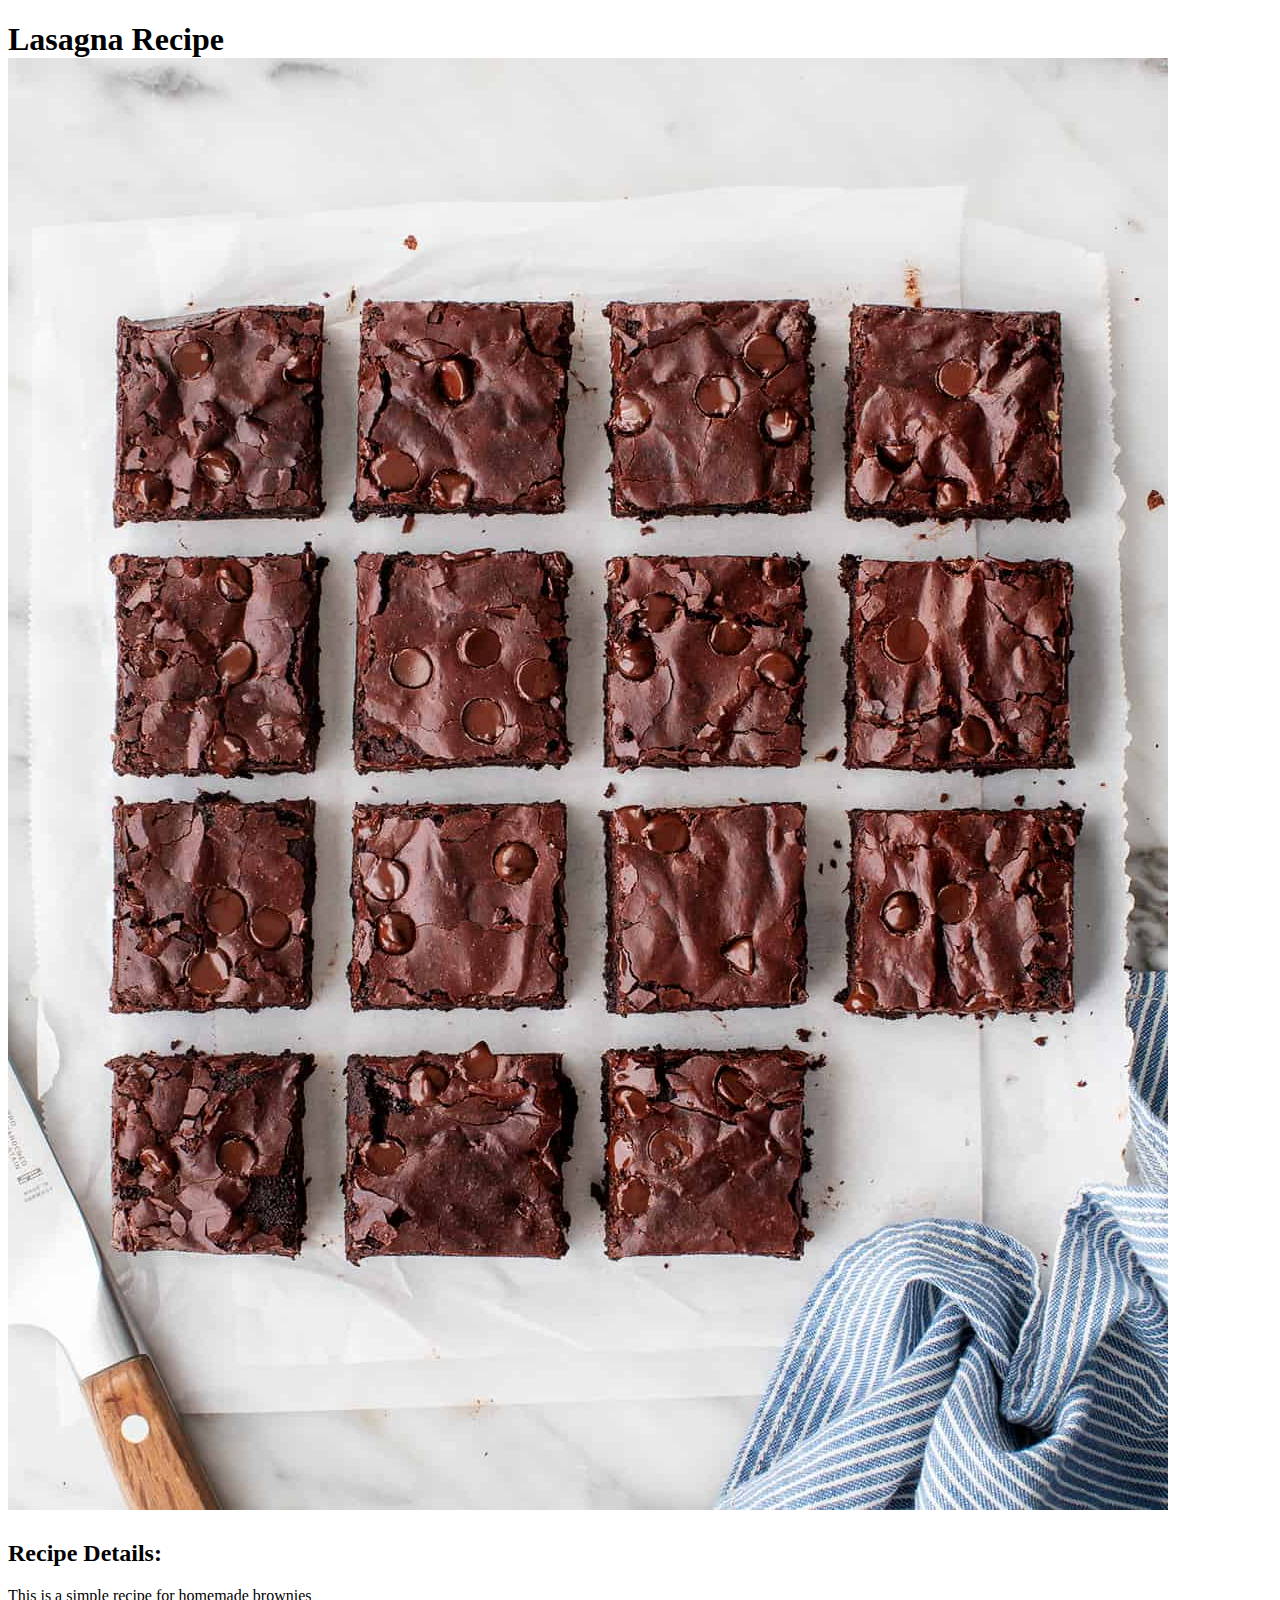
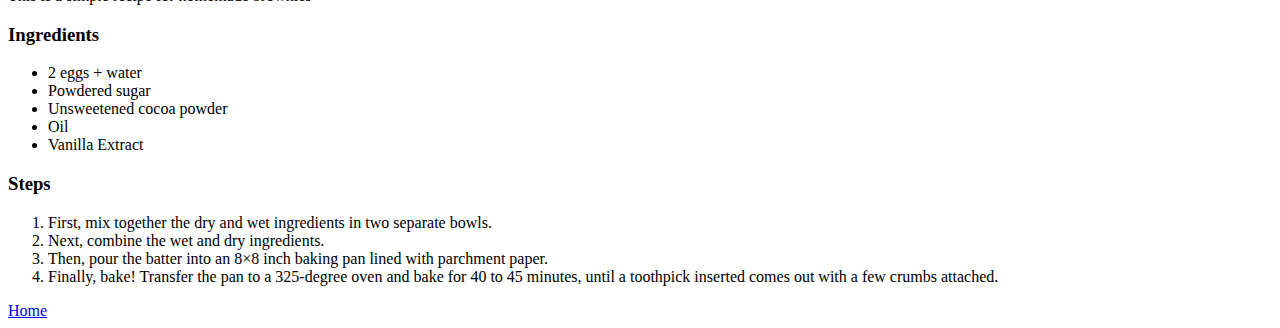
==== recipes/brownie.html @ 03f8f569 "Added Brownie Recipe and navigation from home page" ====
<!DOCTYPE html>
<html lang="en">
<head>
    <meta charset="UTF-8">
    <meta name="viewport" content="width=device-width, initial-scale=1.0">
    <title>Document</title>
</head>
<body>

    <h1>Lasagna Recipe
        <img src="../images/brownie.jpg" alt="Cut brownies">
    </h1>
    <h2> Recipe Details:</h2>
    <p> This is a simple recipe for homemade brownies</p>
    <h3> Ingredients </h3>
    <ul>
        <li> 2 eggs + water </li>
        <li> Powdered sugar </li>
        <li> Unsweetened cocoa powder </li>
        <li> Oil </li>
        <li> Vanilla Extract</li>
    </ul>


    <h3> Steps </h3>
    <ol>
        <li> First, mix together the dry and wet ingredients in two separate bowls.</li>
        <li> Next, combine the wet and dry ingredients.</li>
        <li> Then, pour the batter into an 8×8 inch baking pan lined with parchment paper.</li>
        <li> Finally, bake! Transfer the pan to a 325-degree oven and bake for 40 to 45 minutes, until a toothpick inserted comes out with a few crumbs attached.</li>
    </ol>

    <a href="../index.html"> Home </a>
</body>
</html>
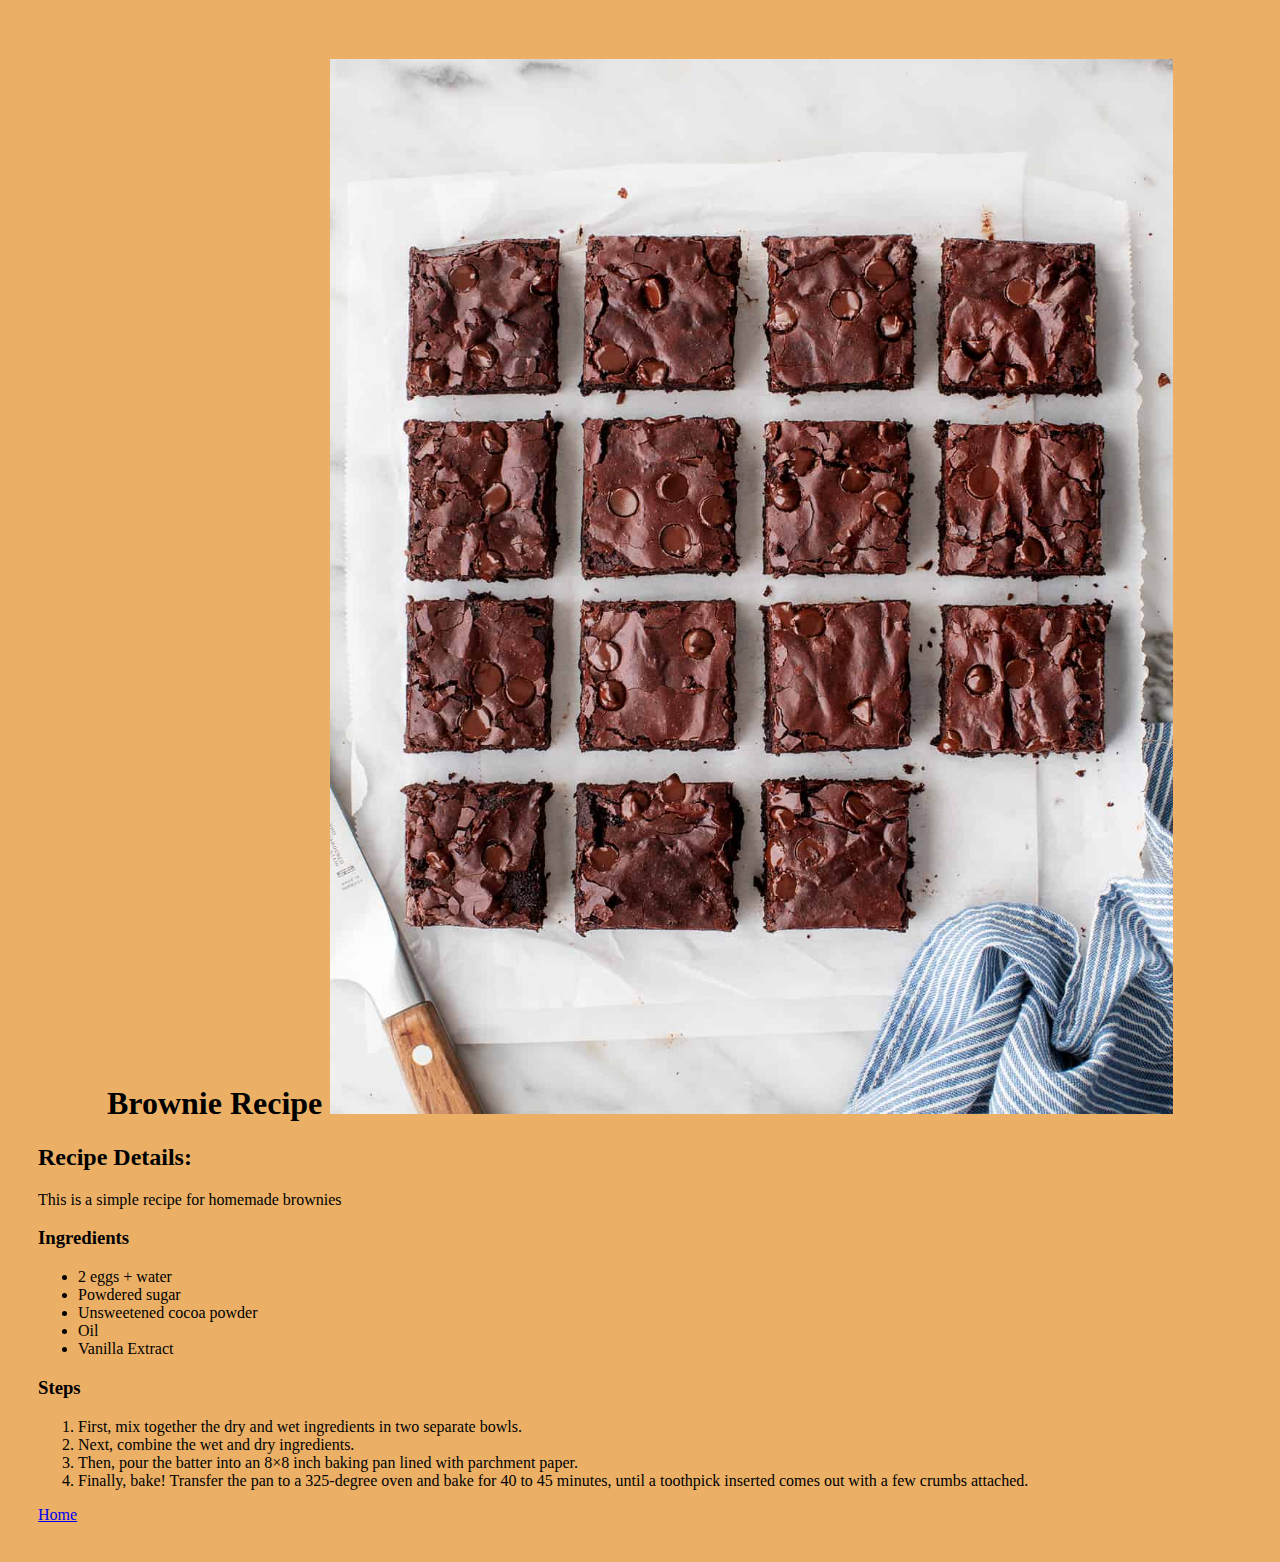
==== commit 7c9f04e2: "Styling Added to all pages" ====
--- a/recipes/brownie.html
+++ b/recipes/brownie.html
@@ -4,10 +4,11 @@
     <meta charset="UTF-8">
     <meta name="viewport" content="width=device-width, initial-scale=1.0">
     <title>Document</title>
+    <link rel="stylesheet" href="../style.css">
 </head>
 <body>
 
-    <h1>Lasagna Recipe
+    <h1>Brownie Recipe
         <img src="../images/brownie.jpg" alt="Cut brownies">
     </h1>
     <h2> Recipe Details:</h2>
--- a/style.css
+++ b/style.css
@@ -0,0 +1,13 @@
+h1{
+    text-align: center;
+}
+
+body{
+    padding: 30px;
+  text-align: left;
+  color: #000000;
+  background-color: #ebb066;
+}
+img{
+    width: 70%;
+}